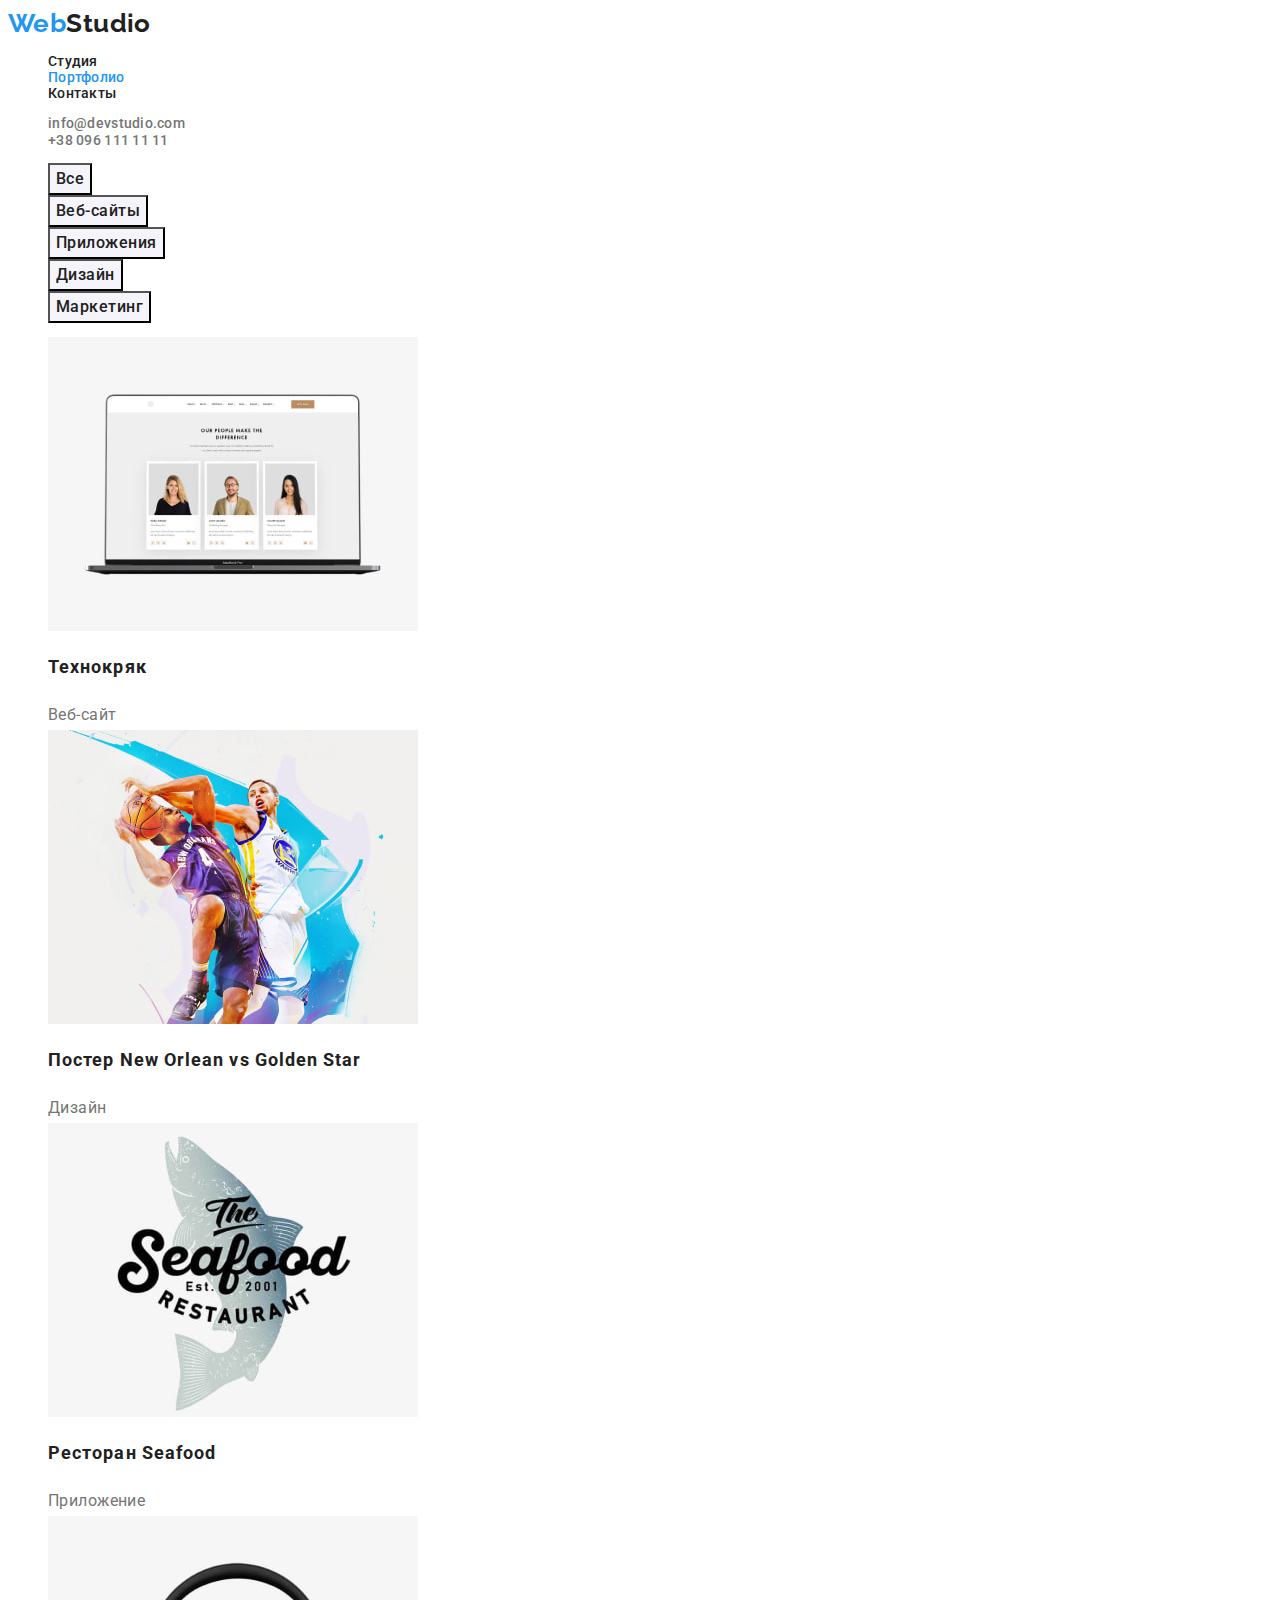
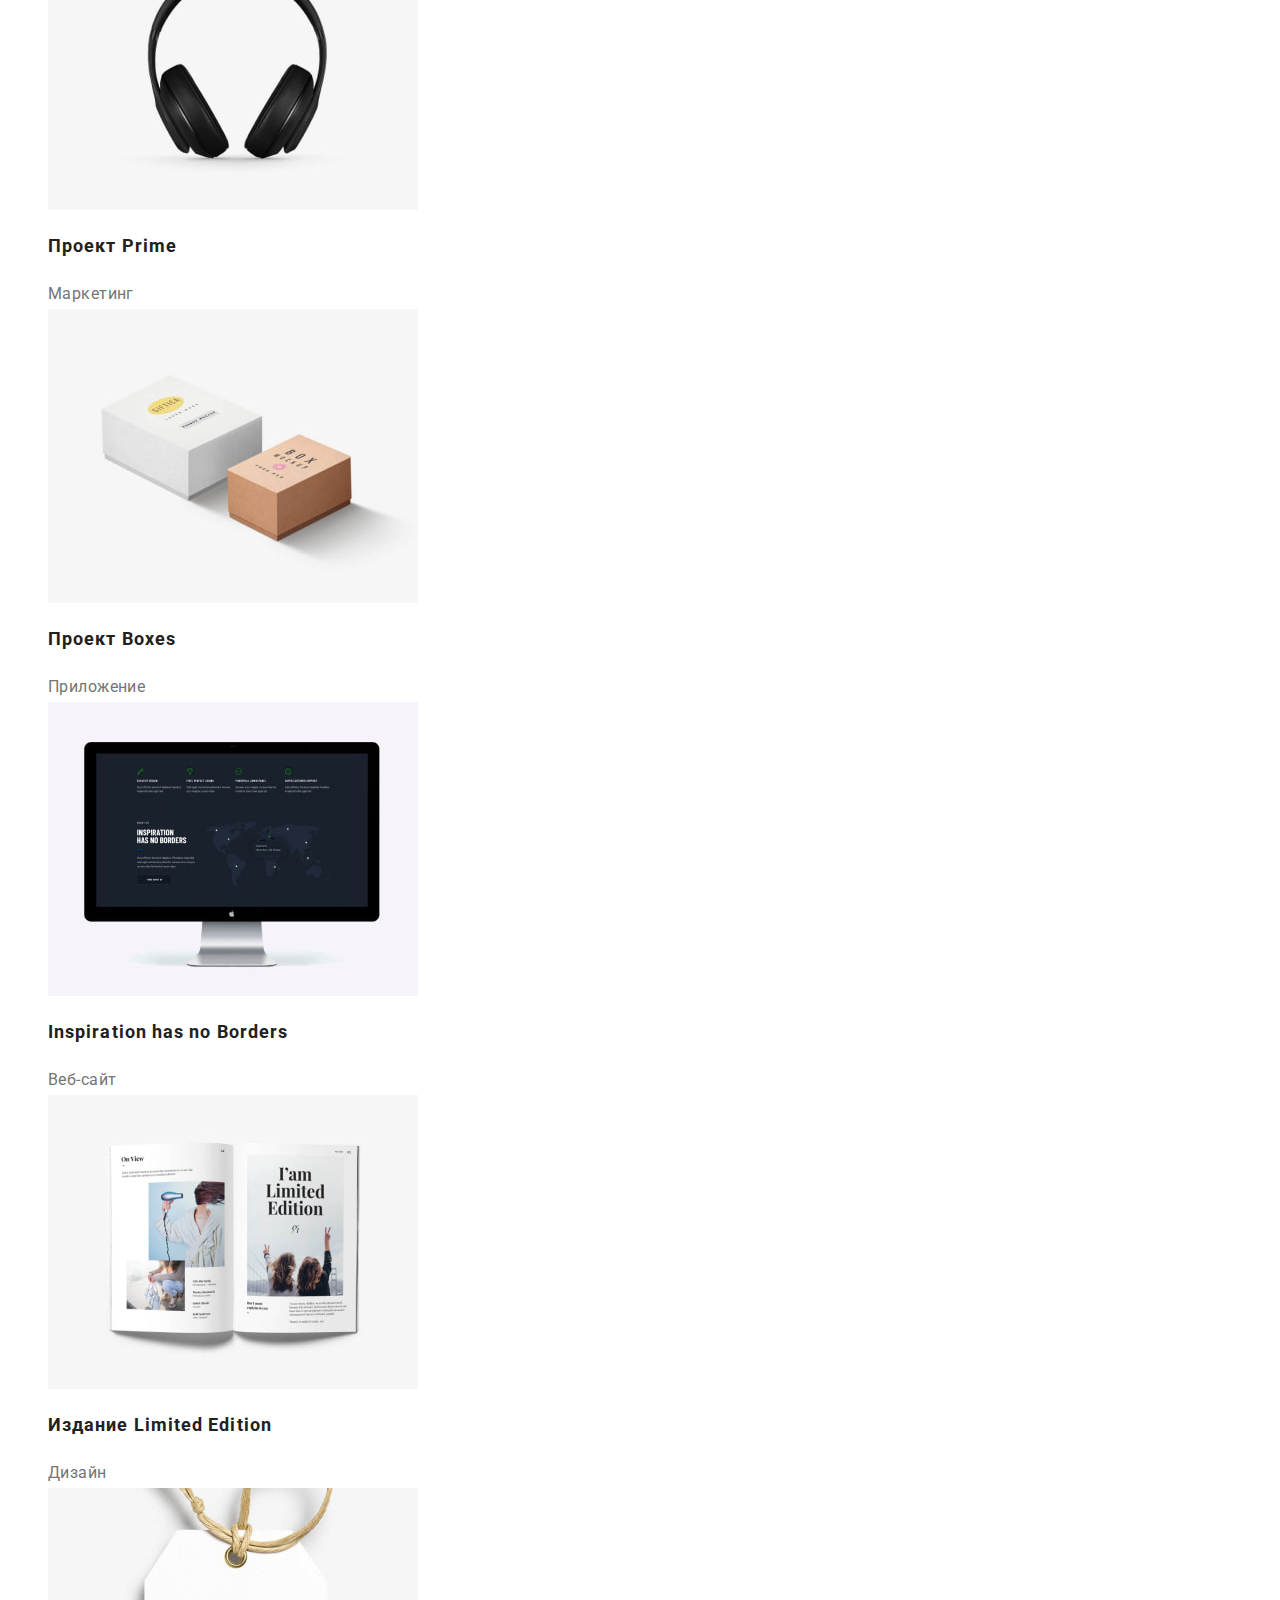
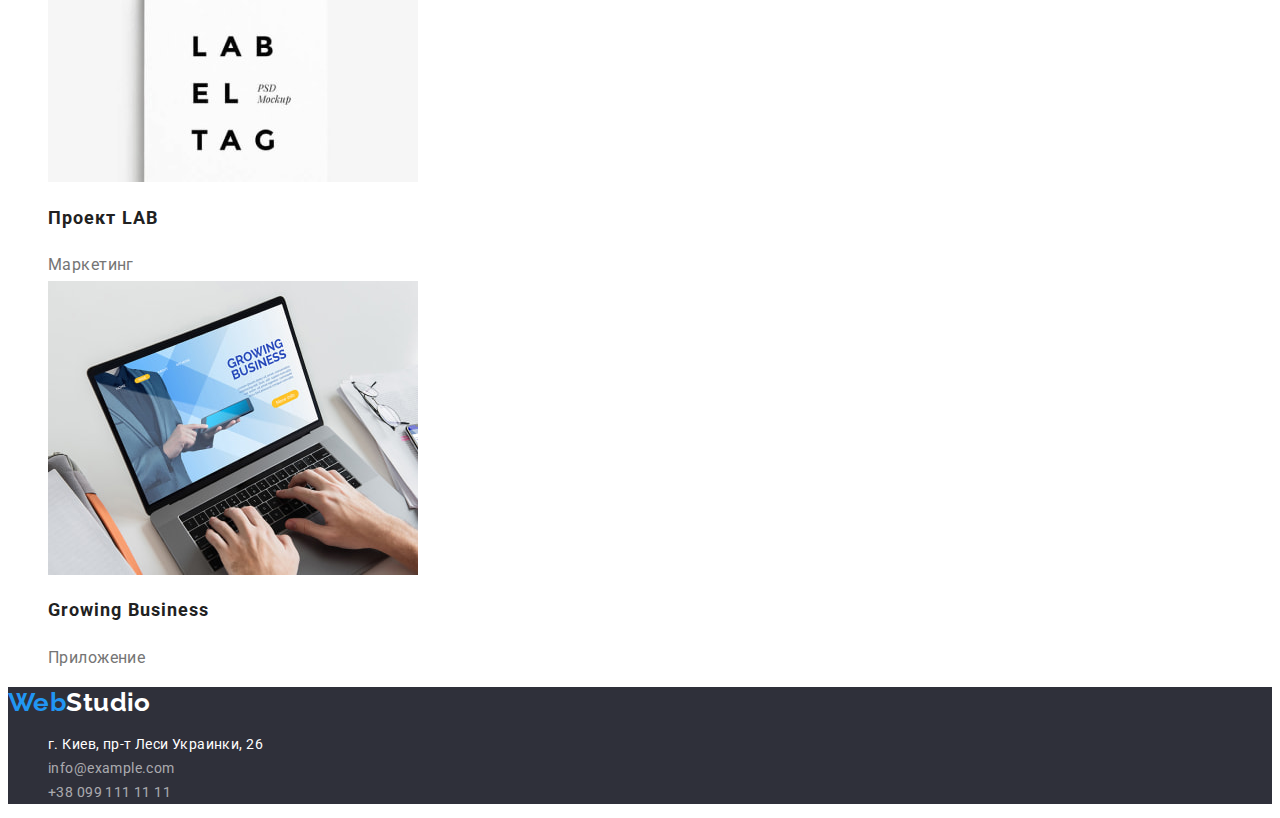
==== portfolio.html @ 465ceba6 "Adds files from previous HW" ====
<!DOCTYPE html>
<html lang="ru">
<head>
  <meta charset="UTF-8">
  <meta http-equiv="X-UA-Compatible" content="IE=edge">
  <meta name="viewport" content="width=device-width, initial-scale=1.0">
  <title>Портфолио</title>
  <link rel="preconnect" href="https://fonts.googleapis.com">
  <link rel="preconnect" href="https://fonts.gstatic.com" crossorigin>
  <link href="https://fonts.googleapis.com/css2?family=Raleway:wght@700&family=Roboto:wght@400;500;700;900&display=swap" rel="stylesheet">
  <link rel="stylesheet" href="./css/styles.css">
</head>

<body>

  <header class="header">
    <nav class="site-nav">
      <a href="./index.html" class="logo link"><span>Web</span>Studio</a>
      <ul class="nav-list list">
        <li class="nav-item">
          <a href="./index.html" class="nav-link link">Cтудия</a>
        </li>
        <li class="nav-item">
          <a href="./portfolio.html" class="nav-link link active-page">Портфолио</a>
        </li>
        <li class="nav-item">
          <a href="" class="nav-link link">Контакты</a>
        </li>
      </ul>
    </nav>
    <ul class="header-contacts-list list">
      <li class="header-contacts-item">
        <a href="mailto:info@devstudio.com" class="header-contacts link">info@devstudio.com</a>
      </li>
      <li class="header-contacts-item">
        <a href="tel:+380961111111" class="header-contacts link">+38 096 111 11 11</a>
      </li>
    </ul>
  </header>

  <main>
    <section class="section">
      <h1 class="visually-hidden" aria-hidden="true" tabindex="-1">Примеры работ</h1>
      <ul class="btn-list list">
        <li class="btn-list-item"><button type="button" class="btn">Все</button></li>
        <li class="btn-list-item"><button type="button" class="btn">Веб-сайты</button></li>
        <li class="btn-list-item"><button type="button" class="btn">Приложения</button></li>
        <li class="btn-list-item"><button type="button" class="btn">Дизайн</button></li>
        <li class="btn-list-item"><button type="button" class="btn">Маркетинг</button></li>
      </ul>
      <ul class="project-list list">
        <li class="project-item list">
          <a href="" class="project-link link">
            <img src="./images/prtfl-img1.jpeg" alt="страница сайта на экране ноутбука" width="370" class="project-img">
            <h2 class="project-title">Технокряк</h2>
            <p class="project-text">Веб-сайт</p>
          </a>
        </li>
        <li class="project-item">
          <a href="" class="project-link link">
            <img src="./images/prtfl-img2.jpeg" alt="два басктболиста разных команд в момент броска" width="370" class="project-img">
            <h2 class="project-title">Постер New Orlean vs Golden Star</h2>
            <p class="project-text">Дизайн</p>
          </a>
        </li>
        <li class="project-item">
          <a href="" class="project-link link">
            <img src="./images/prtfl-img3.jpeg" alt="логотип ресторана в виде плавника" width="370" class="project-img">
            <h2 class="project-title">Ресторан Seafood</h2>
            <p class="project-text">Приложение</p>
          </a>
        </li>
        <li class="project-item">
          <a href="" class="project-link link">
            <img src="./images/prtfl-img4.jpeg" alt="студийные наушники" width="370" class="project-img">
            <h2 class="project-title">Проект Prime</h2>
            <p class="project-text">Маркетинг</p>
          </a>
        </li>
        <li class="project-item">
          <a href="" class="project-link link">
            <img src="./images/prtfl-img5.jpeg" alt="две коробки" width="370" class="project-img">
            <h2 class="project-title">Проект Boxes</h2>
            <p class="project-text">Приложение</p>
          </a>
        </li>
        <li class="project-item">
          <a href="" class="project-link link">
            <img src="./images/prtfl-img6.jpeg" alt="страница сайта на экране компьютера" width="370" class="project-img">
            <h2 class="project-title">Inspiration has no Borders</h2>
            <p class="project-text">Веб-сайт</p>
          </a>
        </li>
        <li class="project-item">
          <a href="" class="project-link link">
            <img src="./images/prtfl-img7.jpeg" alt="открытый журнал" width="370" class="project-img">
            <h2 class="project-title">Издание Limited Edition</h2>
            <p class="project-text">Дизайн</p>
          </a>
        </li>
        <li class="project-item">
          <a href="" class="project-link link">
            <img src="./images/prtfl-img8.jpeg" alt="бирка для одежды" width="370" class="project-img">
            <h2 class="project-title">Проект LAB</h2>
            <p class="project-text">Маркетинг</p>
          </a>
        </li>
        <li class="project-item">
          <a href="" class="project-link link">
            <img src="./images/prtfl-img9.jpeg" alt="человек работает за ноутбуком" width="370" class="project-img">
            <h2 class="project-title">Growing Business</h2>
            <p class="project-text">Приложение</p>
          </a>
        </li>
      </ul>
    </section>
  </main>

  <footer class="footer">
    <a href="./index.html" class="footer-logo link"><span>Web</span>Studio</a>
    <address class="address">
      <ul class="address-list list">
        <li class="address-list-item"><a href="https://goo.gl/maps/qHLMZfje5KFmPhSk8" target="_blank" rel="noopener noreferrer nofollow"
            title="Открыть карту" class="address-link link">г. Киев, пр-т Леси Украинки, 26</a></li>
        <li class="address-list-item"><a href="mailto:info@example.com" class="address-mail link">info@example.com</a></li>
        <li class="address-list-item"><a href="tel:+380991111111" class="address-tel link">+38 099 111 11 11</a></li>
      </ul>
    </address>
  </footer>

</body>

</html>
---- css/styles.css ----
:root {
  --primary-text-color: #757575;
  --title-text-color: #212121;
  --primary-accent-color: #2196f3;
  --secondary-accent-color: #ffffff;
  --contacts-transparent-color: rgba(255, 255, 255, 0.6);
  --primary-background-color: #ffffff;
  --secondary-background-color: #f5f4fa;
  --footer-backgrounf-color: #2f303a;
}

/* -------- General ---------------- */

body {
  font-family: 'Roboto', sans-serif;
  background-color: var(--primary-background-color);
  color: var(--primary-text-color);
  font-size: 14px;
  letter-spacing: 0.03em;
}

p {
  margin: 0;
}

.link {
  text-decoration: none;
}

.link:visited {
  color: none;
}

.list {
  list-style: none;
}

.visually-hidden {
  position: absolute;
  white-space: nowrap;
  width: 1px;
  height: 1px;
  overflow: hidden;
  border: 0;
  padding: 0;
  clip: rect(0 0 0 0);
  clip-path: inset(50%);
  margin: -1px;
}

/* --------- Header section -----------------------*/

/* Site navigation */

.logo {
  font-family: Raleway;
  color: var(--title-text-color);
  font-weight: 700;
  font-size: 26px;
  line-height: 1.2;
}

.logo > span {
  color: var(--primary-accent-color);
}

.nav-link {
  color: var(--title-text-color);
  font-weight: 500;
  line-height: 1.15;
  letter-spacing: 0.02em;
}

.nav-link:hover,
.nav-link:focus {
  color: var(--primary-accent-color);
}

.nav-link.active-page {
  color: var(--primary-accent-color);
}

.header-contacts {
  color: var(--primary-text-color);
  font-weight: 500;
  line-height: 1.14;
  letter-spacing: 0.02em;
}

.header-contacts:hover,
.header-contacts:focus {
  color: var(--primary-accent-color);
}

/* ----------- Main page styles ---------------*/

.hero {
  background-color: var(--footer-backgrounf-color);
}

.hero-title {
  font-weight: 900;
  font-size: 44px;
  line-height: 1.36;
  text-align: center;
  letter-spacing: 0.06em;
  text-transform: uppercase;
  color: var(--secondary-accent-color);
}

.hero-btn {
  background-color: var(--primary-accent-color);
  color: var(--secondary-accent-color);
  font-family: inherit;
  font-weight: 700;
  font-size: 16px;
  line-height: 1.88;
  display: flex;
  align-items: center;
  text-align: center;
  letter-spacing: 0.06em;
  cursor: pointer;
  box-shadow: 0px 4px 4px rgba(0, 0, 0, 0.15);
  border-radius: 4px;
}

.hero-btn:hover,
.hero-btn:focus {
  background: #188ce8;
  box-shadow: 0px 4px 4px rgba(0, 0, 0, 0.15);
  border-radius: 4px;
}

.services-title {
  font-weight: 700;
  font-size: 36px;
  line-height: 1.17;
  text-align: center;
  color: var(--title-text-color);
}

.advantages-title {
  font-weight: 700;
  line-height: 1.14;
  text-transform: uppercase;
  color: var(--title-text-color);
}

.advantages-text {
  line-height: 1.71;
}

.team-title {
  font-weight: 700;
  font-size: 36px;
  line-height: 1.17;
  text-align: center;
  color: var(--title-text-color);
}

.team-name {
  font-weight: 500;
  font-size: 16px;
  line-height: 1.19;
  text-align: center;
  color: var(--title-text-color);
}

.team-position {
  font-size: 16px;
  line-height: 1.19;
  text-align: center;
}

/* ------------ Portfolio styles ----------*/

.btn {
  font-family: inherit;
  font-weight: 500;
  font-size: 16px;
  line-height: 1.62;
  letter-spacing: 0.03em;
  cursor: pointer;
  background-color: var(--secondary-background-color);
  color: var(--title-text-color);
}

.btn:hover,
.btn:focus {
  background-color: var(--primary-accent-color);
  color: var(--secondary-accent-color);
}

.project-link {
  color: inherit;
}

.project-title {
  color: var(--title-text-color);
  font-weight: 700;
  font-size: 18px;
  line-height: 2;
  letter-spacing: 0.06em;
}

.project-text {
  font-size: 16px;
  line-height: 1.88;
}

/* ------------ Footer styles -------------- */

.footer {
  background-color: var(--footer-backgrounf-color);
}

.footer-logo {
  font-family: Raleway;
  color: var(--secondary-accent-color);
  font-weight: 700;
  font-size: 26px;
  line-height: 1.2;
}

.footer-logo > span {
  color: var(--primary-accent-color);
}

.address-list {
  font-style: normal;
  line-height: 1.71;
}

.address-link {
  color: var(--secondary-accent-color);
}

.address-link:hover,
.address-link:focus {
  color: var(--primary-accent-color);
}

.address-mail,
.address-tel {
  color: var(--contacts-transparent-color);
}

.address-mail:hover,
.address-mail:focus,
.address-tel:hover,
.address-tel:focus {
  color: var(--primary-accent-color);
}
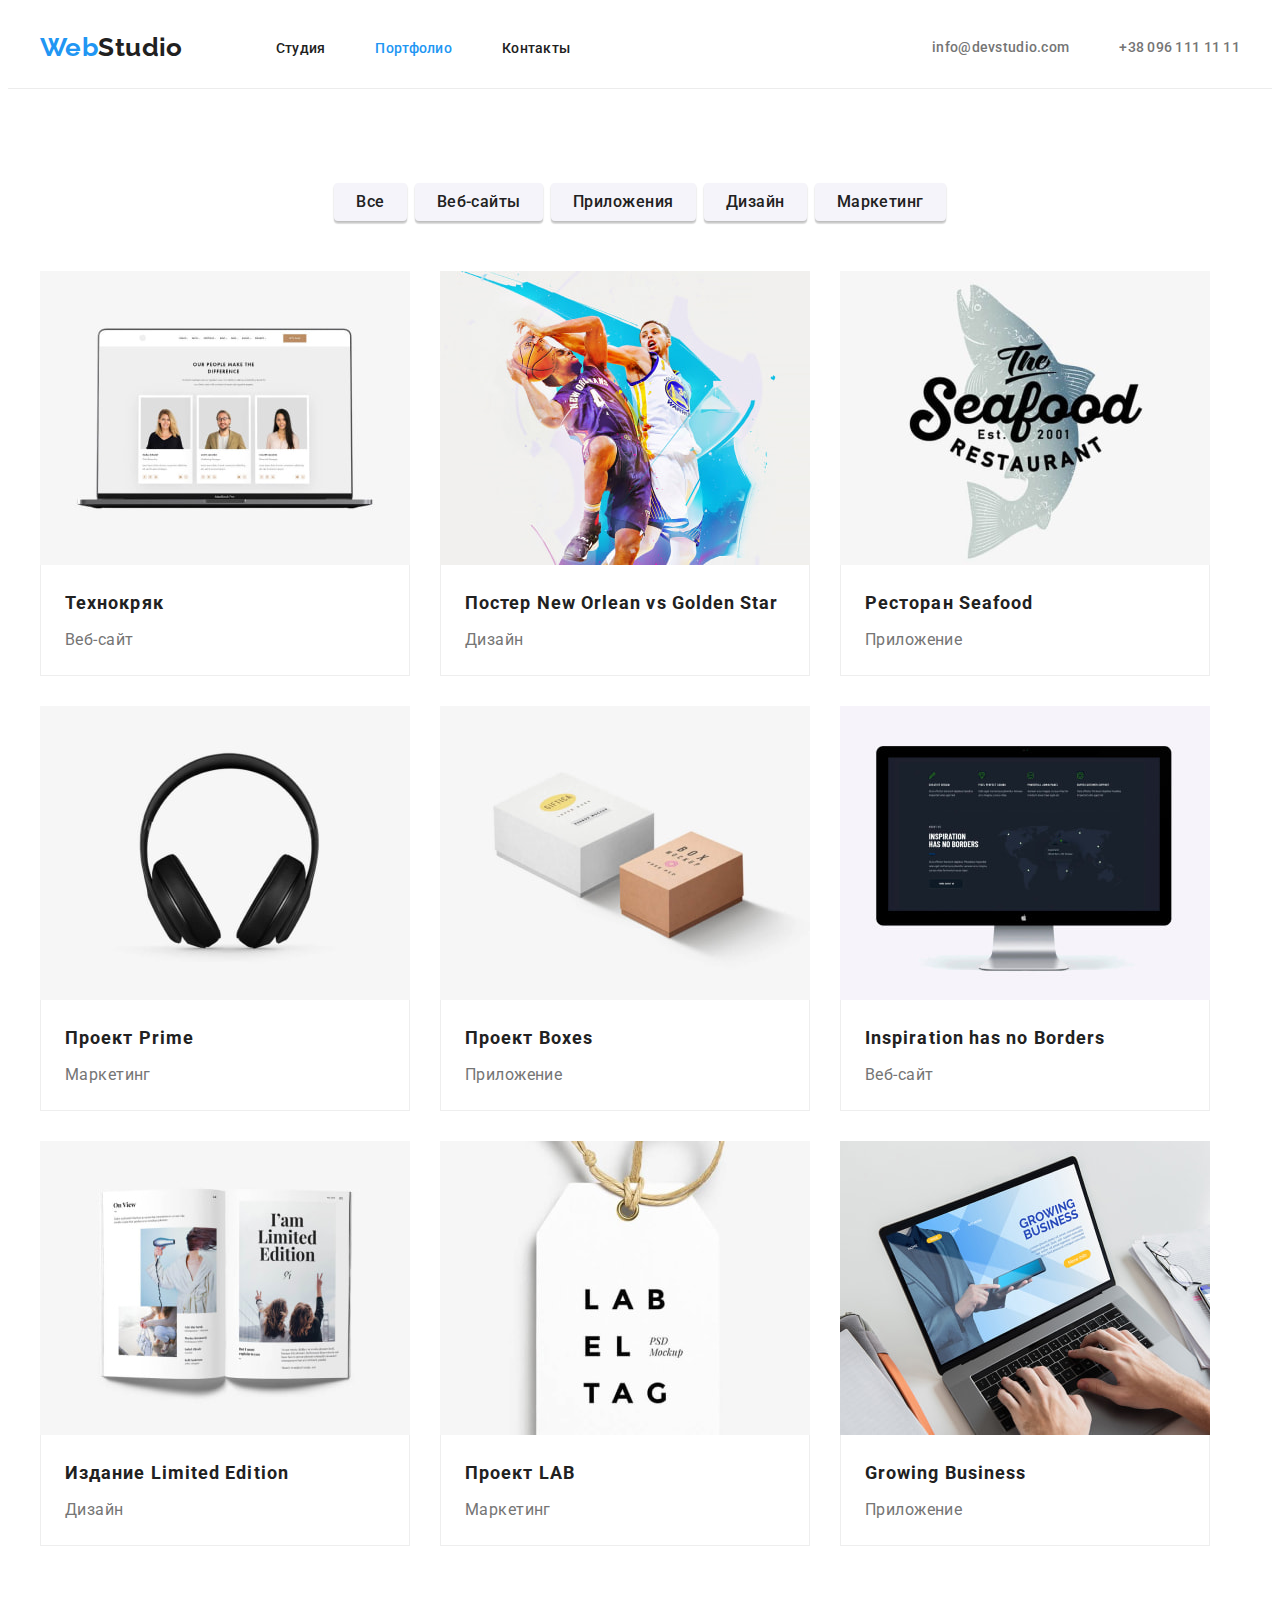
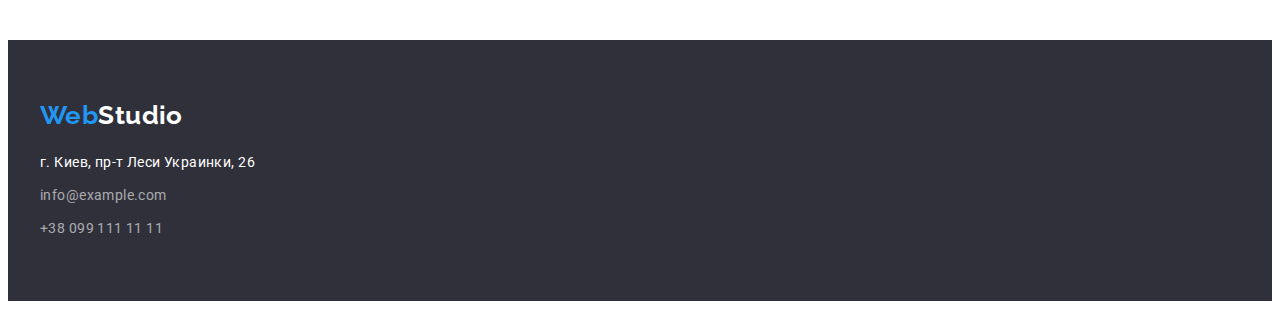
==== commit 9e2647b0: "Adds Main page and Portfolio styles" ====
--- a/portfolio.html
+++ b/portfolio.html
@@ -7,125 +7,159 @@
   <title>Портфолио</title>
   <link rel="preconnect" href="https://fonts.googleapis.com">
   <link rel="preconnect" href="https://fonts.gstatic.com" crossorigin>
-  <link href="https://fonts.googleapis.com/css2?family=Raleway:wght@700&family=Roboto:wght@400;500;700;900&display=swap" rel="stylesheet">
+  <link href="https://fonts.googleapis.com/css2?family=Raleway:wght@700&family=Roboto:wght@400;500;700;900&display=swap"
+    rel="stylesheet">
+  <link rel="stylesheet" href="https://cdnjs.cloudflare.com/ajax/libs/modern-normalize/1.1.0/modern-normalize.min.css"
+    integrity="sha512-wpPYUAdjBVSE4KJnH1VR1HeZfpl1ub8YT/NKx4PuQ5NmX2tKuGu6U/JRp5y+Y8XG2tV+wKQpNHVUX03MfMFn9Q=="
+    crossorigin="anonymous" referrerpolicy="no-referrer" />
   <link rel="stylesheet" href="./css/styles.css">
 </head>
 
 <body>
-
   <header class="header">
-    <nav class="site-nav">
-      <a href="./index.html" class="logo link"><span>Web</span>Studio</a>
-      <ul class="nav-list list">
-        <li class="nav-item">
-          <a href="./index.html" class="nav-link link">Cтудия</a>
+    <div class="container header-wrap">
+      <nav class="site-nav">
+        <a href="./index.html" class="logo link"><span>Web</span>Studio</a>
+        <ul class="nav-list list">
+          <li class="nav-item"><a href="./index.html" class="nav-link link">Cтудия</a></li>
+          <li class="nav-item"><a href="./portfolio.html" class="nav-link link active-page">Портфолио</a></li>
+          <li class="nav-item"><a href="" class="nav-link link">Контакты</a></li>
+        </ul>
+      </nav>
+      <ul class="header-contacts-list list">
+        <li class="header-contacts-item">
+          <a href="mailto:info@devstudio.com" class="header-contacts link">info@devstudio.com</a>
         </li>
-        <li class="nav-item">
-          <a href="./portfolio.html" class="nav-link link active-page">Портфолио</a>
-        </li>
-        <li class="nav-item">
-          <a href="" class="nav-link link">Контакты</a>
+        <li class="header-contacts-item">
+          <a href="tel:+380961111111" class="header-contacts link">+38 096 111 11 11</a>
         </li>
       </ul>
-    </nav>
-    <ul class="header-contacts-list list">
-      <li class="header-contacts-item">
-        <a href="mailto:info@devstudio.com" class="header-contacts link">info@devstudio.com</a>
-      </li>
-      <li class="header-contacts-item">
-        <a href="tel:+380961111111" class="header-contacts link">+38 096 111 11 11</a>
-      </li>
-    </ul>
+    </div>
   </header>
 
   <main>
     <section class="section">
-      <h1 class="visually-hidden" aria-hidden="true" tabindex="-1">Примеры работ</h1>
-      <ul class="btn-list list">
-        <li class="btn-list-item"><button type="button" class="btn">Все</button></li>
-        <li class="btn-list-item"><button type="button" class="btn">Веб-сайты</button></li>
-        <li class="btn-list-item"><button type="button" class="btn">Приложения</button></li>
-        <li class="btn-list-item"><button type="button" class="btn">Дизайн</button></li>
-        <li class="btn-list-item"><button type="button" class="btn">Маркетинг</button></li>
-      </ul>
-      <ul class="project-list list">
-        <li class="project-item list">
-          <a href="" class="project-link link">
-            <img src="./images/prtfl-img1.jpeg" alt="страница сайта на экране ноутбука" width="370" class="project-img">
-            <h2 class="project-title">Технокряк</h2>
-            <p class="project-text">Веб-сайт</p>
-          </a>
-        </li>
-        <li class="project-item">
-          <a href="" class="project-link link">
-            <img src="./images/prtfl-img2.jpeg" alt="два басктболиста разных команд в момент броска" width="370" class="project-img">
-            <h2 class="project-title">Постер New Orlean vs Golden Star</h2>
-            <p class="project-text">Дизайн</p>
-          </a>
-        </li>
-        <li class="project-item">
-          <a href="" class="project-link link">
-            <img src="./images/prtfl-img3.jpeg" alt="логотип ресторана в виде плавника" width="370" class="project-img">
-            <h2 class="project-title">Ресторан Seafood</h2>
-            <p class="project-text">Приложение</p>
-          </a>
-        </li>
-        <li class="project-item">
-          <a href="" class="project-link link">
-            <img src="./images/prtfl-img4.jpeg" alt="студийные наушники" width="370" class="project-img">
-            <h2 class="project-title">Проект Prime</h2>
-            <p class="project-text">Маркетинг</p>
-          </a>
-        </li>
-        <li class="project-item">
-          <a href="" class="project-link link">
-            <img src="./images/prtfl-img5.jpeg" alt="две коробки" width="370" class="project-img">
-            <h2 class="project-title">Проект Boxes</h2>
-            <p class="project-text">Приложение</p>
-          </a>
-        </li>
-        <li class="project-item">
-          <a href="" class="project-link link">
-            <img src="./images/prtfl-img6.jpeg" alt="страница сайта на экране компьютера" width="370" class="project-img">
-            <h2 class="project-title">Inspiration has no Borders</h2>
-            <p class="project-text">Веб-сайт</p>
-          </a>
-        </li>
-        <li class="project-item">
-          <a href="" class="project-link link">
-            <img src="./images/prtfl-img7.jpeg" alt="открытый журнал" width="370" class="project-img">
-            <h2 class="project-title">Издание Limited Edition</h2>
-            <p class="project-text">Дизайн</p>
-          </a>
-        </li>
-        <li class="project-item">
-          <a href="" class="project-link link">
-            <img src="./images/prtfl-img8.jpeg" alt="бирка для одежды" width="370" class="project-img">
-            <h2 class="project-title">Проект LAB</h2>
-            <p class="project-text">Маркетинг</p>
-          </a>
-        </li>
-        <li class="project-item">
-          <a href="" class="project-link link">
-            <img src="./images/prtfl-img9.jpeg" alt="человек работает за ноутбуком" width="370" class="project-img">
-            <h2 class="project-title">Growing Business</h2>
-            <p class="project-text">Приложение</p>
-          </a>
-        </li>
-      </ul>
+      <div class="container">
+        <h1 class="visually-hidden" aria-hidden="true" tabindex="-1">Примеры работ</h1>
+        
+        <ul class="btn-list list">
+          <li class="btn-list-item"><button type="button" class="btn">Все</button></li>
+          <li class="btn-list-item"><button type="button" class="btn">Веб-сайты</button></li>
+          <li class="btn-list-item"><button type="button" class="btn">Приложения</button></li>
+          <li class="btn-list-item"><button type="button" class="btn">Дизайн</button></li>
+          <li class="btn-list-item"><button type="button" class="btn">Маркетинг</button></li>
+        </ul>
+        
+        <ul class="project-list list">
+          <li class="project-item list">
+            <a href="" class="project-link link">
+              <img src="./images/prtfl-img1.jpeg" alt="страница сайта на экране ноутбука" width="370" class="project-img">
+              <div class="project-item-content">
+                <h2 class="project-title">Технокряк</h2>
+                <p class="project-text">Веб-сайт</p>
+              </div>
+            </a>
+          </li>
+        
+          <li class="project-item">
+            <a href="" class="project-link link">
+              <img src="./images/prtfl-img2.jpeg" alt="два басктболиста разных команд в момент броска" width="370"
+                class="project-img">
+              <div class="project-item-content">
+                <h2 class="project-title">Постер New Orlean vs Golden Star</h2>
+                <p class="project-text">Дизайн</p>
+              </div>
+            </a>
+          </li>
+        
+          <li class="project-item">
+            <a href="" class="project-link link">
+              <img src="./images/prtfl-img3.jpeg" alt="логотип ресторана в виде плавника" width="370" class="project-img">
+              <div class="project-item-content">
+                <h2 class="project-title">Ресторан Seafood</h2>
+                <p class="project-text">Приложение</p>
+              </div>
+            </a>
+          </li>
+        
+          <li class="project-item">
+            <a href="" class="project-link link">
+              <img src="./images/prtfl-img4.jpeg" alt="студийные наушники" width="370" class="project-img">
+              <div class="project-item-content">
+                <h2 class="project-title">Проект Prime</h2>
+                <p class="project-text">Маркетинг</p>
+              </div>
+            </a>
+          </li>
+        
+          <li class="project-item">
+            <a href="" class="project-link link">
+              <img src="./images/prtfl-img5.jpeg" alt="две коробки" width="370" class="project-img">
+              <div class="project-item-content">
+                <h2 class="project-title">Проект Boxes</h2>
+                <p class="project-text">Приложение</p>
+              </div>
+            </a>
+          </li>
+        
+          <li class="project-item">
+            <a href="" class="project-link link">
+              <img src="./images/prtfl-img6.jpeg" alt="страница сайта на экране компьютера" width="370" class="project-img">
+              <div class="project-item-content">
+                <h2 class="project-title">Inspiration has no Borders</h2>
+                <p class="project-text">Веб-сайт</p>
+              </div>
+            </a>
+          </li>
+        
+          <li class="project-item">
+            <a href="" class="project-link link">
+              <img src="./images/prtfl-img7.jpeg" alt="открытый журнал" width="370" class="project-img">
+              <div class="project-item-content">
+                <h2 class="project-title">Издание Limited Edition</h2>
+                <p class="project-text">Дизайн</p>
+              </div>
+            </a>
+          </li>
+        
+          <li class="project-item">
+            <a href="" class="project-link link">
+              <img src="./images/prtfl-img8.jpeg" alt="бирка для одежды" width="370" class="project-img">
+              <div class="project-item-content">
+                <h2 class="project-title">Проект LAB</h2>
+                <p class="project-text">Маркетинг</p>
+              </div>
+            </a>
+          </li>
+        
+          <li class="project-item">
+            <a href="" class="project-link link">
+              <img src="./images/prtfl-img9.jpeg" alt="человек работает за ноутбуком" width="370" class="project-img">
+              <div class="project-item-content">
+                <h2 class="project-title">Growing Business</h2>
+                <p class="project-text">Приложение</p>
+              </div>
+            </a>
+          </li>
+        </ul>
+      </div>
     </section>
   </main>
 
   <footer class="footer">
-    <a href="./index.html" class="footer-logo link"><span>Web</span>Studio</a>
-    <address class="address">
-      <ul class="address-list list">
-        <li class="address-list-item"><a href="https://goo.gl/maps/qHLMZfje5KFmPhSk8" target="_blank" rel="noopener noreferrer nofollow"
-            title="Открыть карту" class="address-link link">г. Киев, пр-т Леси Украинки, 26</a></li>
-        <li class="address-list-item"><a href="mailto:info@example.com" class="address-mail link">info@example.com</a></li>
-        <li class="address-list-item"><a href="tel:+380991111111" class="address-tel link">+38 099 111 11 11</a></li>
-      </ul>
-    </address>
+    <div class="container footer-container">
+      <a href="./index.html" class="footer-logo link"><span>Web</span>Studio</a>
+      <address class="address">
+        <ul class="address-list list">
+          <li class="address-list-item"><a href="https://goo.gl/maps/qHLMZfje5KFmPhSk8" target="_blank"
+              rel="noopener noreferrer nofollow" title="Открыть карту" class="address-link link">г. Киев, пр-т Леси
+              Украинки, 26</a></li>
+          <li class="address-list-item"><a href="mailto:info@example.com" class="address-mail link">info@example.com</a>
+          </li>
+          <li class="address-list-item"><a href="tel:+380991111111" class="address-tel link">+38 099 111 11 11</a></li>
+        </ul>
+      </address>
+    </div>
   </footer>
 
 </body>
--- a/css/styles.css
+++ b/css/styles.css
@@ -19,12 +19,31 @@
   letter-spacing: 0.03em;
 }
 
-p {
+p,
+h1,
+h2,
+h3,
+h4,
+h5,
+h6 {
   margin: 0;
+}
+
+ul {
+  margin: 0;
+  padding: 0;
+}
+img {
+  display: block;
+}
+
+button {
+  cursor: pointer;
 }
 
 .link {
   text-decoration: none;
+  display: inline-block;
 }
 
 .link:visited {
@@ -48,11 +67,46 @@
   margin: -1px;
 }
 
+.container {
+  width: 1200px;
+  margin-left: auto;
+  margin-right: auto;
+  padding-left: 15px;
+  padding-right: 15px;
+}
+
+.section {
+  padding-top: 94px;
+  padding-bottom: 94px;
+}
+
 /* --------- Header section -----------------------*/
 
 /* Site navigation */
 
+.header {
+  display: flex;
+  align-items: center;
+  border-bottom: 1px solid #ececec;
+}
+
+.header-wrap {
+  display: flex;
+  align-items: center;
+}
+
+.site-nav {
+  display: flex;
+  align-items: center;
+}
+
+.nav-list {
+  display: flex;
+}
+
 .logo {
+  margin-right: 93px;
+
   font-family: Raleway;
   color: var(--title-text-color);
   font-weight: 700;
@@ -62,6 +116,10 @@
 
 .logo > span {
   color: var(--primary-accent-color);
+}
+
+.nav-item:not(:last-child) {
+  margin-right: 50px;
 }
 
 .nav-link {
@@ -69,6 +127,9 @@
   font-weight: 500;
   line-height: 1.15;
   letter-spacing: 0.02em;
+  padding-top: 32px;
+  padding-bottom: 32px;
+  display: block;
 }
 
 .nav-link:hover,
@@ -80,7 +141,19 @@
   color: var(--primary-accent-color);
 }
 
+.header-contacts-list {
+  display: flex;
+  margin-left: auto;
+}
+
+.header-contacts-item + .header-contacts-item {
+  margin-left: 50px;
+}
+
 .header-contacts {
+  padding-top: 32px;
+  padding-bottom: 32px;
+
   color: var(--primary-text-color);
   font-weight: 500;
   line-height: 1.14;
@@ -96,32 +169,39 @@
 
 .hero {
   background-color: var(--footer-backgrounf-color);
+  text-align: center;
+}
+
+.hero-container {
+  padding: 200px 253px;
 }
 
 .hero-title {
+  margin-bottom: 30px;
+  width: 694px;
+
+  color: var(--secondary-accent-color);
   font-weight: 900;
   font-size: 44px;
   line-height: 1.36;
-  text-align: center;
   letter-spacing: 0.06em;
   text-transform: uppercase;
-  color: var(--secondary-accent-color);
 }
 
 .hero-btn {
+  padding: 10px 32px;
+  border-radius: 4px;
+  min-width: 200px;
+
   background-color: var(--primary-accent-color);
   color: var(--secondary-accent-color);
   font-family: inherit;
   font-weight: 700;
   font-size: 16px;
   line-height: 1.88;
-  display: flex;
-  align-items: center;
-  text-align: center;
   letter-spacing: 0.06em;
-  cursor: pointer;
+
   box-shadow: 0px 4px 4px rgba(0, 0, 0, 0.15);
-  border-radius: 4px;
 }
 
 .hero-btn:hover,
@@ -131,12 +211,40 @@
   border-radius: 4px;
 }
 
+.advantages-list {
+  display: flex;
+  justify-content: center;
+  flex-wrap: wrap;
+}
+
+.advantages-item:not(:last-child) {
+  margin-right: 30px;
+}
+
+.advantages-item {
+  width: 270px;
+}
+
+.advantages-title {
+  margin-bottom: 10px;
+}
+
 .services-title {
   font-weight: 700;
   font-size: 36px;
   line-height: 1.17;
   text-align: center;
   color: var(--title-text-color);
+  margin-bottom: 50px;
+}
+
+.services-list {
+  display: flex;
+  justify-content: center;
+}
+
+.services-item + .services-item {
+  margin-left: 30px;
 }
 
 .advantages-title {
@@ -144,10 +252,16 @@
   line-height: 1.14;
   text-transform: uppercase;
   color: var(--title-text-color);
+  margin-top: 30px;
+  margin-bottom: 10px;
 }
 
 .advantages-text {
   line-height: 1.71;
+}
+
+.team-section {
+  background-color: var(--secondary-background-color);
 }
 
 .team-title {
@@ -156,6 +270,24 @@
   line-height: 1.17;
   text-align: center;
   color: var(--title-text-color);
+  margin-bottom: 50px;
+}
+
+.team-list {
+  display: flex;
+  justify-content: center;
+}
+
+.team-item-content {
+  padding: 30px 0;
+}
+
+.team-item {
+  background-color: #fff;
+}
+
+.team-item + .team-item {
+  margin-left: 30px;
 }
 
 .team-name {
@@ -164,6 +296,7 @@
   line-height: 1.19;
   text-align: center;
   color: var(--title-text-color);
+  margin-bottom: 10px;
 }
 
 .team-position {
@@ -174,15 +307,31 @@
 
 /* ------------ Portfolio styles ----------*/
 
+.btn-list {
+  display: flex;
+  justify-content: center;
+  flex-wrap: wrap;
+  margin-bottom: 50px;
+}
+
+.btn-list-item:not(:last-child) {
+  margin-right: 8px;
+}
+
 .btn {
+  border-radius: 4px;
+  padding: 6px 22px;
+
   font-family: inherit;
   font-weight: 500;
   font-size: 16px;
   line-height: 1.62;
   letter-spacing: 0.03em;
-  cursor: pointer;
   background-color: var(--secondary-background-color);
   color: var(--title-text-color);
+  box-shadow: 0px 3px 1px rgba(0, 0, 0, 0.1), 0px 1px 2px rgba(0, 0, 0, 0.08),
+    0px 2px 2px rgba(0, 0, 0, 0.12);
+  border: transparent;
 }
 
 .btn:hover,
@@ -195,7 +344,22 @@
   color: inherit;
 }
 
-.project-title {
+.project-list {
+  display: flex;
+  flex-wrap: wrap;
+  margin-left: -30px;
+  margin-bottom: -30px;
+}
+
+.project-item {
+  width: 370px;
+  margin-left: 30px;
+  margin-bottom: 30px;
+}
+
+.project-item .project-title {
+  margin-bottom: 4px;
+
   color: var(--title-text-color);
   font-weight: 700;
   font-size: 18px;
@@ -203,6 +367,15 @@
   letter-spacing: 0.06em;
 }
 
+.project-item-content {
+  padding-top: 20px;
+  padding-bottom: 20px;
+  padding-left: 24px;
+  border-right: 1px solid #eeeeee;
+  border-bottom: 1px solid #eeeeee;
+  border-left: 1px solid #eeeeee;
+}
+
 .project-text {
   font-size: 16px;
   line-height: 1.88;
@@ -214,7 +387,15 @@
   background-color: var(--footer-backgrounf-color);
 }
 
+.footer-container {
+  padding-top: 60px;
+  padding-bottom: 60px;
+}
+
 .footer-logo {
+  display: block;
+  margin-bottom: 20px;
+
   font-family: Raleway;
   color: var(--secondary-accent-color);
   font-weight: 700;
@@ -229,6 +410,10 @@
 .address-list {
   font-style: normal;
   line-height: 1.71;
+}
+
+.address-list-item:not(:last-child) {
+  margin-bottom: 9px;
 }
 
 .address-link {
